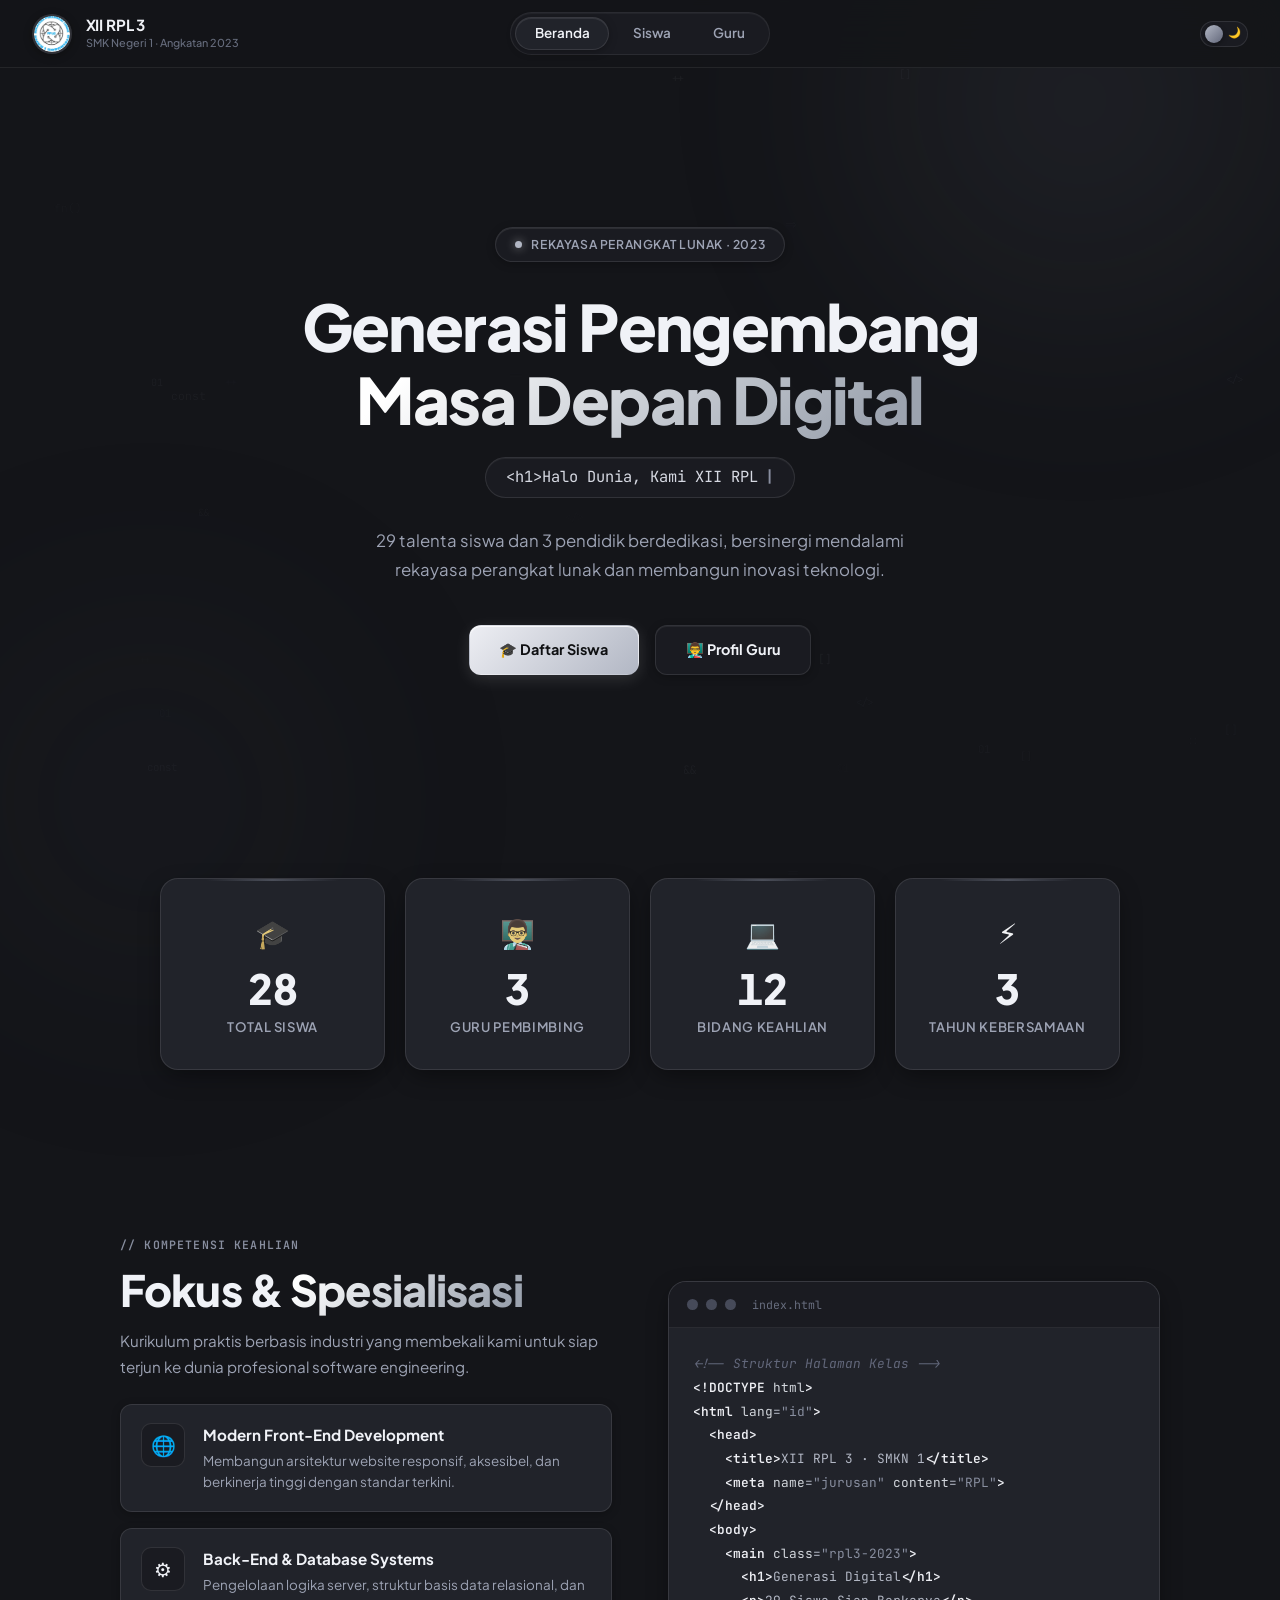
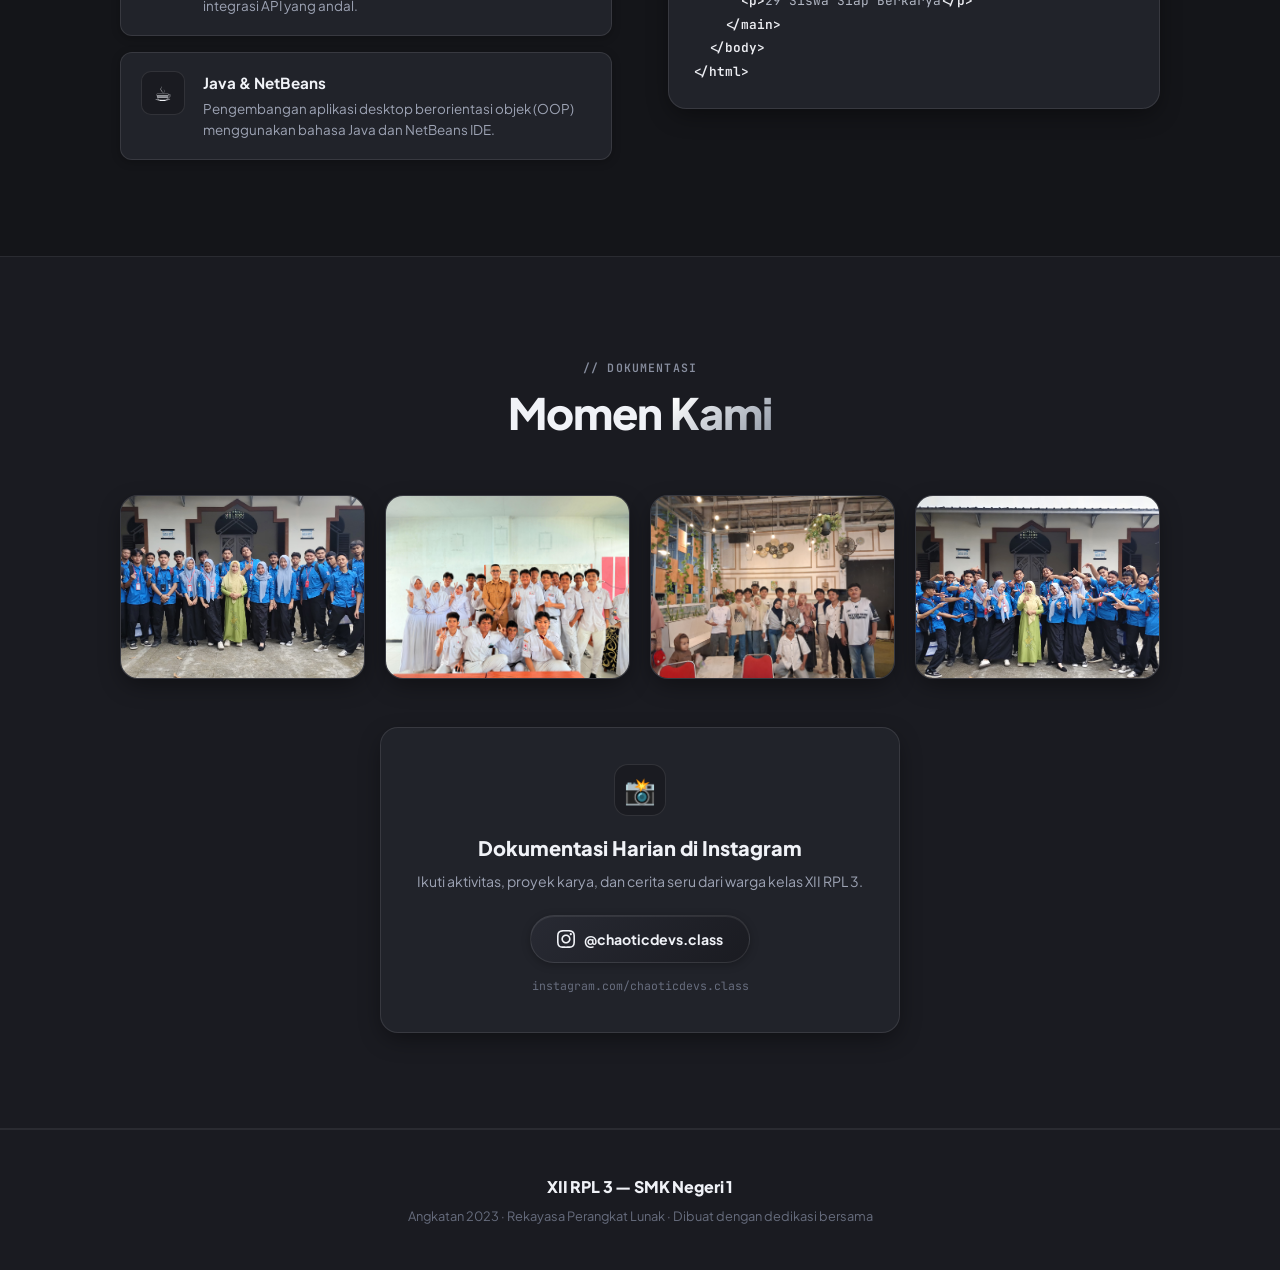
==== index.html @ c6af309b "Add files via upload" ====
<!DOCTYPE html>
<html lang="id">
<head>
  <meta charset="UTF-8"/>
  <meta name="viewport" content="width=device-width, initial-scale=1.0"/>
  <title>XII RPL 3 — Portofolio Resmi Kelas</title>
  <meta name="description" content="Website portofolio resmi kelas XII RPL 3 SMK Negeri 1 jurusan Rekayasa Perangkat Lunak."/>
  <link rel="icon" type="image/jpeg" href="images/logo.jpg"/>
  <meta name="theme-color" content="#141519"/>
  <link rel="stylesheet" href="css/style.css"/>
</head>
<body>
  <!-- Ambient Grey Glow -->
  <div class="ambient-glow ambient-1"></div>
  <div class="ambient-glow ambient-2"></div>
  <canvas id="particles-canvas"></canvas>

  <!-- Navbar -->
  <nav class="navbar" id="navbar">
    <div class="nav-brand">
      <div class="nav-logo-mark">
        <img src="images/logo.jpg" alt="Logo XII RPL 3">
      </div>
      <div>
        <div class="nav-title">XII RPL 3</div>
        <div class="nav-subtitle">SMK Negeri 1 · Angkatan 2023</div>
      </div>
    </div>

    <ul class="nav-center" id="nav-links">
      <li><a href="index.html" class="active">Beranda</a></li>
      <li><a href="siswa.html">Siswa</a></li>
      <li><a href="guru.html">Guru</a></li>
    </ul>

    <div class="nav-right">
      <button class="theme-toggle" id="theme-toggle" aria-label="Ganti mode tema">
        <span class="toggle-icon sun">☀️</span>
        <div class="toggle-knob"></div>
        <span class="toggle-icon moon">🌙</span>
      </button>
      <button class="nav-hamburger" id="hamburger" aria-label="Buka Menu">
        <span></span><span></span><span></span>
      </button>
    </div>
  </nav>

  <div class="page-wrapper">
    <!-- Hero Section -->
    <section class="hero" id="hero">
      <div class="hero-content">
        <div class="badge-tag">
          <span class="badge-dot"></span>
          Rekayasa Perangkat Lunak · 2023
        </div>

        <h1 class="hero-title">
          Generasi Pengembang<br/>
          <span class="silver-gradient-text">Masa Depan Digital</span>
        </h1>

        <div class="hero-typing-box">
          <span id="typing-text"></span><span class="cursor">|</span>
        </div>

        <p class="hero-desc">
          29 talenta siswa dan 3 pendidik berdedikasi, bersinergi mendalami rekayasa perangkat lunak dan membangun inovasi teknologi.
        </p>

        <div class="hero-buttons">
          <a href="siswa.html" class="btn btn-primary">🎓 Daftar Siswa</a>
          <a href="guru.html" class="btn btn-outline">👨‍🏫 Profil Guru</a>
        </div>
      </div>
    </section>

    <!-- Stats Section -->
    <section class="stats-section" id="stats">
      <div class="stats-grid">
        <div class="stat-card reveal">
          <div class="stat-icon">🎓</div>
          <div class="stat-number" data-count="29">0</div>
          <div class="stat-label">Total Siswa</div>
        </div>

        <div class="stat-card reveal">
          <div class="stat-icon">👨‍🏫</div>
          <div class="stat-number" data-count="3">0</div>
          <div class="stat-label">Guru Pembimbing</div>
        </div>

        <div class="stat-card reveal">
          <div class="stat-icon">💻</div>
          <div class="stat-number" data-count="12">0</div>
          <div class="stat-label">Bidang Keahlian</div>
        </div>

        <div class="stat-card reveal">
          <div class="stat-icon">⚡</div>
          <div class="stat-number" data-count="3">0</div>
          <div class="stat-label">Tahun Kebersamaan</div>
        </div>
      </div>
    </section>

    <!-- About Section -->
    <section class="section" id="tentang">
      <div class="about-grid">
        <div class="about-text">
          <div class="section-header" style="text-align: left; margin-bottom: 1.5rem;">
            <span class="section-label">// KOMPETENSI KEAHLIAN</span>
            <h2 class="section-title">Fokus &amp; <span class="silver-gradient-text">Spesialisasi</span></h2>
            <p class="section-desc">
              Kurikulum praktis berbasis industri yang membekali kami untuk siap terjun ke dunia profesional software engineering.
            </p>
          </div>

          <div class="about-features">
            <div class="feature-item reveal">
              <div class="feature-icon-box">🌐</div>
              <div>
                <div class="feature-title">Modern Front-End Development</div>
                <div class="feature-desc">Membangun arsitektur website responsif, aksesibel, dan berkinerja tinggi dengan standar terkini.</div>
              </div>
            </div>

            <div class="feature-item reveal">
              <div class="feature-icon-box">⚙️</div>
              <div>
                <div class="feature-title">Back-End &amp; Database Systems</div>
                <div class="feature-desc">Pengelolaan logika server, struktur basis data relasional, dan integrasi API yang andal.</div>
              </div>
            </div>

            <div class="feature-item reveal">
              <div class="feature-icon-box">☕</div>
              <div>
                <div class="feature-title">Java &amp; NetBeans</div>
                <div class="feature-desc">Pengembangan aplikasi desktop berorientasi objek (OOP) menggunakan bahasa Java dan NetBeans IDE.</div>
              </div>
            </div>
          </div>
        </div>

        <div class="about-visual reveal">
          <div class="code-window">
            <div class="code-header">
              <div class="code-dot"></div>
              <div class="code-dot"></div>
              <div class="code-dot"></div>
              <span style="margin-left: 0.5rem; font-size: 0.72rem; color: var(--text-muted); font-family: 'JetBrains Mono', monospace;">index.html</span>
            </div>
            <div class="code-content">
              <div><span class="cm">&lt;!-- Struktur Halaman Kelas --&gt;</span></div>
              <div><span class="kw">&lt;!DOCTYPE</span> <span class="fn">html</span><span class="kw">&gt;</span></div>
              <div><span class="kw">&lt;html</span> <span class="fn">lang</span>=<span class="st">"id"</span><span class="kw">&gt;</span></div>
              <div>&nbsp;&nbsp;<span class="kw">&lt;head&gt;</span></div>
              <div>&nbsp;&nbsp;&nbsp;&nbsp;<span class="kw">&lt;title&gt;</span>XII RPL 3 · SMKN 1<span class="kw">&lt;/title&gt;</span></div>
              <div>&nbsp;&nbsp;&nbsp;&nbsp;<span class="kw">&lt;meta</span> <span class="fn">name</span>=<span class="st">"jurusan"</span> <span class="fn">content</span>=<span class="st">"RPL"</span><span class="kw">&gt;</span></div>
              <div>&nbsp;&nbsp;<span class="kw">&lt;/head&gt;</span></div>
              <div>&nbsp;&nbsp;<span class="kw">&lt;body&gt;</span></div>
              <div>&nbsp;&nbsp;&nbsp;&nbsp;<span class="kw">&lt;main</span> <span class="fn">class</span>=<span class="st">"rpl3-2023"</span><span class="kw">&gt;</span></div>
              <div>&nbsp;&nbsp;&nbsp;&nbsp;&nbsp;&nbsp;<span class="kw">&lt;h1&gt;</span>Generasi Digital<span class="kw">&lt;/h1&gt;</span></div>
              <div>&nbsp;&nbsp;&nbsp;&nbsp;&nbsp;&nbsp;<span class="kw">&lt;p&gt;</span>29 Siswa Siap Berkarya<span class="kw">&lt;/p&gt;</span></div>
              <div>&nbsp;&nbsp;&nbsp;&nbsp;<span class="kw">&lt;/main&gt;</span></div>
              <div>&nbsp;&nbsp;<span class="kw">&lt;/body&gt;</span></div>
              <div><span class="kw">&lt;/html&gt;</span></div>
            </div>
          </div>
        </div>
      </div>
    </section>

    <!-- Moments Section -->
    <section class="section" id="momen" style="background: var(--bg-surface); border-top: 1px solid var(--border-subtle); border-bottom: 1px solid var(--border-subtle);">
      <div class="section-header">
        <span class="section-label">// DOKUMENTASI</span>
        <h2 class="section-title">Momen <span class="silver-gradient-text">Kami</span></h2>
      </div>

      <div class="photos-grid">
        <!-- Foto 1 -->
        <a href="images/momen/1.jpg" class="photo-card reveal lightbox-trigger" data-full="images/momen/1.jpg" aria-label="Lihat Foto 1">
          <img src="images/momen/1.jpg" alt="Momen 1" loading="lazy">
          <div class="photo-zoom-hint">
            <span class="photo-zoom-icon">⛶</span>
          </div>
        </a>

        <!-- Foto 2 -->
        <a href="images/momen/2.jpg" class="photo-card reveal lightbox-trigger" data-full="images/momen/2.jpg" aria-label="Lihat Foto 2">
          <img src="images/momen/2.jpg" alt="Momen 2" loading="lazy">
          <div class="photo-zoom-hint">
            <span class="photo-zoom-icon">⛶</span>
          </div>
        </a>

        <!-- Foto 3 -->
        <a href="images/momen/3.jpeg" class="photo-card reveal lightbox-trigger" data-full="images/momen/3.jpeg" aria-label="Lihat Foto 3">
          <img src="images/momen/3.jpeg" alt="Momen 3" loading="lazy">
          <div class="photo-zoom-hint">
            <span class="photo-zoom-icon">⛶</span>
          </div>
        </a>

        <!-- Foto 4 -->
        <a href="images/momen/4.jpg" class="photo-card reveal lightbox-trigger" data-full="images/momen/4.jpg" aria-label="Lihat Foto 4">
          <img src="images/momen/4.jpg" alt="Momen 4" loading="lazy">
          <div class="photo-zoom-hint">
            <span class="photo-zoom-icon">⛶</span>
          </div>
        </a>
      </div>

      <!-- Instagram Card -->
      <div class="ig-card reveal">
        <div class="ig-icon-badge">📸</div>
        <div class="ig-title">Dokumentasi Harian di Instagram</div>
        <p class="ig-desc">Ikuti aktivitas, proyek karya, dan cerita seru dari warga kelas XII RPL 3.</p>
        <a href="https://www.instagram.com/chaoticdevs.class?igsh=MTQ2dnlld2Z3dDY0MQ==" target="_blank" rel="noopener" class="ig-btn">
          <svg width="18" height="18" viewBox="0 0 24 24" fill="currentColor"><path d="M12 2.163c3.204 0 3.584.012 4.85.07 3.252.148 4.771 1.691 4.919 4.919.058 1.265.069 1.645.069 4.849 0 3.205-.012 3.584-.069 4.849-.149 3.225-1.664 4.771-4.919 4.919-1.266.058-1.644.07-4.85.07-3.204 0-3.584-.012-4.849-.07-3.26-.149-4.771-1.699-4.919-4.92-.058-1.265-.07-1.644-.07-4.849 0-3.204.013-3.583.07-4.849.149-3.227 1.664-4.771 4.919-4.919 1.266-.057 1.645-.069 4.849-.069zm0-2.163c-3.259 0-3.667.014-4.947.072-4.358.2-6.78 2.618-6.98 6.98-.059 1.281-.073 1.689-.073 4.948 0 3.259.014 3.668.072 4.948.2 4.358 2.618 6.78 6.98 6.98 1.281.058 1.689.072 4.948.072 3.259 0 3.668-.014 4.948-.072 4.354-.2 6.782-2.618 6.979-6.98.059-1.28.073-1.689.073-4.948 0-3.259-.014-3.667-.072-4.947-.196-4.354-2.617-6.78-6.979-6.98-1.281-.059-1.69-.073-4.949-.073zm0 5.838c-3.403 0-6.162 2.759-6.162 6.162s2.759 6.163 6.162 6.163 6.162-2.759 6.162-6.163c0-3.403-2.759-6.162-6.162-6.162zm0 10.162c-2.209 0-4-1.79-4-4 0-2.209 1.791-4 4-4s4 1.791 4 4c0 2.21-1.791 4-4 4zm6.406-11.845c-.796 0-1.441.645-1.441 1.44s.645 1.44 1.441 1.44c.795 0 1.439-.645 1.439-1.44s-.644-1.44-1.439-1.44z"/></svg>
          @chaoticdevs.class
        </a>
        <div class="ig-handle">instagram.com/chaoticdevs.class</div>
      </div>
    </section>
  </div>

  <!-- Footer -->
  <footer class="footer">
    <div class="footer-brand">XII RPL 3 — SMK Negeri 1</div>
    <p>Angkatan 2023 · Rekayasa Perangkat Lunak · Dibuat dengan dedikasi bersama</p>
  </footer>

  <!-- Lightbox Modal (Lihat Full di Tab yang Sama) -->
  <div class="lightbox-modal" id="lightbox-modal" role="dialog" aria-modal="true" aria-hidden="true">
    <div class="lightbox-content">
      <div class="lightbox-controls">
        <a href="#" id="lightbox-direct-link" class="lightbox-btn" title="Buka gambar langsung">
          <span>🔗 Buka File</span>
        </a>
        <button class="lightbox-btn lightbox-close-btn" id="lightbox-close" aria-label="Tutup">
          ✕
        </button>
      </div>
      <img src="" alt="Foto Momen Full" class="lightbox-img" id="lightbox-img">
      <div class="lightbox-caption" id="lightbox-caption"></div>
    </div>
  </div>

  <script src="js/main.js"></script>
</body>
</html>
---- css/style.css ----
@import url('https://fonts.googleapis.com/css2?family=Plus+Jakarta+Sans:wght@300;400;500;600;700;800&family=JetBrains+Mono:wght@400;500&display=swap');

/* ══════════════════════════════════════════════════════════════
   TITANIUM SLATE GREY DESIGN SYSTEM — XII RPL 3
   Dominant Palette: Graphite, Slate, Charcoal & Brushed Silver
   ══════════════════════════════════════════════════════════════ */

:root {
  /* ── Grey Dominant (Dark Slate / Charcoal) ── */
  --bg-main: #141519;
  --bg-surface: #1a1b21;
  --bg-card: #21232a;
  --bg-card-hover: #282a33;
  --bg-nav: rgba(20, 21, 25, 0.88);
  --bg-badge: #262831;
  --bg-input: #1d1e24;

  /* ── Greys Scale ── */
  --grey-950: #0f1012;
  --grey-900: #141519;
  --grey-850: #1a1b21;
  --grey-800: #21232a;
  --grey-750: #282a33;
  --grey-700: #333642;
  --grey-600: #464a59;
  --grey-500: #62677a;
  --grey-400: #888e9f;
  --grey-300: #b2b7c4;
  --grey-200: #d6d9e2;
  --grey-100: #edeef3;

  /* ── Text hierarchy ── */
  --text-main: #f0f2f7;
  --text-secondary: #9da3b4;
  --text-muted: #676d7e;

  /* ── Borders & Highlights ── */
  --border-subtle: rgba(255, 255, 255, 0.07);
  --border-card: rgba(255, 255, 255, 0.1);
  --border-hover: rgba(255, 255, 255, 0.22);
  --border-accent: rgba(178, 183, 196, 0.35);

  /* ── Shadows & Glows ── */
  --shadow-sm: 0 2px 8px rgba(0, 0, 0, 0.25);
  --shadow-card: 0 8px 24px -4px rgba(0, 0, 0, 0.45);
  --shadow-hover: 0 16px 36px -6px rgba(0, 0, 0, 0.6), 0 0 20px rgba(178, 183, 196, 0.08);

  --radius-lg: 18px;
  --radius-md: 12px;
  --radius-sm: 8px;
  --radius-pill: 9999px;

  --ease-spring: all 0.35s cubic-bezier(0.16, 1, 0.3, 1);
  --ease-fast: all 0.2s ease;
}

/* ── Ash Grey Light Mode (Grey is distinctly dominant over white) ── */
body.light {
  --bg-main: #d8dbe2;
  --bg-surface: #cfd3db;
  --bg-card: #e5e8ef;
  --bg-card-hover: #eceff5;
  --bg-nav: rgba(216, 219, 226, 0.9);
  --bg-badge: #c4c8d3;
  --bg-input: #e2e5ec;

  --text-main: #191b20;
  --text-secondary: #4a4f5f;
  --text-muted: #737887;

  --border-subtle: rgba(0, 0, 0, 0.08);
  --border-card: rgba(0, 0, 0, 0.12);
  --border-hover: rgba(0, 0, 0, 0.26);
  --border-accent: rgba(70, 74, 89, 0.35);

  --shadow-sm: 0 2px 8px rgba(0, 0, 0, 0.06);
  --shadow-card: 0 8px 24px -4px rgba(0, 0, 0, 0.12);
  --shadow-hover: 0 16px 36px -6px rgba(0, 0, 0, 0.18), 0 0 20px rgba(0, 0, 0, 0.05);
}

/* ── Reset & Base ── */
*, *::before, *::after {
  box-sizing: border-box;
  margin: 0;
  padding: 0;
}

html {
  scroll-behavior: smooth;
}

body {
  font-family: 'Plus Jakarta Sans', system-ui, -apple-system, sans-serif;
  background-color: var(--bg-main);
  color: var(--text-main);
  line-height: 1.6;
  overflow-x: hidden;
  -webkit-font-smoothing: antialiased;
  transition: background-color 0.4s ease, color 0.4s ease;
}

a {
  text-decoration: none;
  color: inherit;
}

img {
  max-width: 100%;
  display: block;
}

ul {
  list-style: none;
}

::selection {
  background: var(--grey-600);
  color: var(--grey-100);
}

::-webkit-scrollbar {
  width: 6px;
}
::-webkit-scrollbar-track {
  background: var(--bg-main);
}
::-webkit-scrollbar-thumb {
  background: var(--grey-700);
  border-radius: var(--radius-pill);
}
::-webkit-scrollbar-thumb:hover {
  background: var(--grey-500);
}

/* ── Background Subtle Ambient Lights ── */
.ambient-glow {
  position: fixed;
  border-radius: 50%;
  pointer-events: none;
  z-index: 0;
  filter: blur(120px);
  opacity: 0.15;
  transition: opacity 0.5s ease;
}
.ambient-1 {
  width: 600px;
  height: 600px;
  background: radial-gradient(circle, var(--grey-400), transparent 70%);
  top: -200px;
  right: -100px;
}
.ambient-2 {
  width: 500px;
  height: 500px;
  background: radial-gradient(circle, var(--grey-600), transparent 70%);
  bottom: -150px;
  left: -100px;
}
body.light .ambient-glow {
  opacity: 0.25;
}

#particles-canvas {
  position: fixed;
  top: 0;
  left: 0;
  width: 100%;
  height: 100%;
  z-index: 0;
  pointer-events: none;
  opacity: 0.22;
  transition: opacity 0.4s ease;
}

/* ══════════════════════════════════════════
   NAVBAR (Frosted Slate)
   ══════════════════════════════════════════ */
.navbar {
  position: fixed;
  top: 0;
  left: 0;
  right: 0;
  height: 68px;
  z-index: 1000;
  padding: 0 2rem;
  display: grid;
  grid-template-columns: 1fr auto 1fr;
  align-items: center;
  background: var(--bg-nav);
  backdrop-filter: blur(20px);
  -webkit-backdrop-filter: blur(20px);
  border-bottom: 1px solid var(--border-subtle);
  transition: var(--ease-spring);
}

.navbar.scrolled {
  height: 58px;
  box-shadow: 0 8px 24px rgba(0, 0, 0, 0.3);
  border-bottom-color: var(--border-card);
}

.nav-brand {
  display: flex;
  align-items: center;
  gap: 0.85rem;
  justify-self: start;
}

.nav-logo-mark {
  width: 40px;
  height: 40px;
  border-radius: 50%;
  border: 2px solid var(--border-card);
  overflow: hidden;
  display: flex;
  align-items: center;
  justify-content: center;
  background: var(--bg-surface);
  box-shadow: 0 2px 8px rgba(0, 0, 0, 0.25), inset 0 1px 0 rgba(255, 255, 255, 0.08);
  transition: var(--ease-spring);
  flex-shrink: 0;
}

.nav-logo-mark img {
  width: 100%;
  height: 100%;
  object-fit: cover;
  border-radius: 50%;
  display: block;
  transition: var(--ease-spring);
}

.nav-brand:hover .nav-logo-mark {
  border-color: var(--border-hover);
  transform: scale(1.08) translateY(-1px);
  box-shadow: 0 4px 16px rgba(0, 0, 0, 0.35), 0 0 12px rgba(178, 183, 196, 0.2);
}

body.light .nav-logo-mark {
  border-color: var(--border-card);
  box-shadow: 0 2px 8px rgba(0, 0, 0, 0.08);
}
body.light .nav-brand:hover .nav-logo-mark {
  border-color: var(--border-hover);
  box-shadow: 0 4px 14px rgba(0, 0, 0, 0.15);
}

.nav-title {
  font-size: 0.95rem;
  font-weight: 700;
  letter-spacing: -0.01em;
  color: var(--text-main);
  line-height: 1.2;
}

.nav-subtitle {
  font-size: 0.68rem;
  color: var(--text-muted);
  font-weight: 500;
}

.nav-center {
  justify-self: center;
  display: flex;
  align-items: center;
  list-style: none;
  margin: 0;
  padding: 4px;
  gap: 4px;
  background: var(--bg-surface);
  border-radius: var(--radius-pill);
  border: 1px solid var(--border-subtle);
  box-shadow: inset 0 1px 0 rgba(255, 255, 255, 0.04);
}

.nav-center li {
  display: flex;
  align-items: center;
  margin: 0;
  padding: 0;
}

.nav-center a {
  display: inline-flex;
  align-items: center;
  justify-content: center;
  padding: 0.45rem 1.15rem;
  border-radius: var(--radius-pill);
  font-size: 0.84rem;
  font-weight: 600;
  line-height: 1.2;
  color: var(--text-secondary);
  border: 1px solid transparent;
  transition: var(--ease-fast);
  text-decoration: none;
  white-space: nowrap;
}

.nav-center a:hover {
  color: var(--text-main);
  background: rgba(255, 255, 255, 0.05);
}

.nav-center a.active {
  color: var(--text-main);
  background: var(--bg-card);
  border-color: var(--border-card);
  box-shadow: inset 0 1px 0 rgba(255, 255, 255, 0.08), var(--shadow-sm);
}

.nav-right {
  display: flex;
  align-items: center;
  gap: 0.85rem;
  justify-self: end;
}

/* Theme Toggle */
.theme-toggle {
  width: 48px;
  height: 26px;
  border-radius: var(--radius-pill);
  background: var(--bg-surface);
  border: 1px solid var(--border-card);
  cursor: pointer;
  position: relative;
  transition: var(--ease-fast);
  display: flex;
  align-items: center;
  padding: 0 4px;
}
.theme-toggle:hover {
  border-color: var(--border-hover);
}
.toggle-knob {
  width: 18px;
  height: 18px;
  border-radius: 50%;
  background: linear-gradient(135deg, var(--grey-300), var(--grey-500));
  transition: transform 0.3s cubic-bezier(0.16, 1, 0.3, 1);
  box-shadow: 0 2px 5px rgba(0, 0, 0, 0.35);
  flex-shrink: 0;
}
.toggle-icon {
  position: absolute;
  font-size: 0.65rem;
  transition: opacity 0.2s ease;
  line-height: 1;
}
.toggle-icon.moon { right: 6px; opacity: 1; }
.toggle-icon.sun { left: 6px; opacity: 0; }
body.light .toggle-knob {
  transform: translateX(22px);
  background: linear-gradient(135deg, var(--grey-600), var(--grey-800));
}
body.light .toggle-icon.moon { opacity: 0; }
body.light .toggle-icon.sun { opacity: 1; }

/* Hamburger */
.nav-hamburger {
  display: none;
  flex-direction: column;
  gap: 5px;
  cursor: pointer;
  padding: 8px 6px;
  background: var(--bg-surface);
  border: 1px solid var(--border-card);
  border-radius: 8px;
  transition: var(--ease-fast);
}
.nav-hamburger:hover {
  border-color: var(--border-hover);
}
.nav-hamburger span {
  display: block;
  width: 20px;
  height: 2px;
  background: var(--text-main);
  border-radius: 2px;
  transition: var(--ease-spring);
}
.nav-hamburger.open span:nth-child(1) { transform: translateY(7px) rotate(45deg); }
.nav-hamburger.open span:nth-child(2) { opacity: 0; transform: scaleX(0); }
.nav-hamburger.open span:nth-child(3) { transform: translateY(-7px) rotate(-45deg); }

/* ══════════════════════════════════════════
   PAGE WRAPPER & TYPOGRAPHY
   ══════════════════════════════════════════ */
.page-wrapper {
  position: relative;
  z-index: 1;
}

.silver-gradient-text {
  background: linear-gradient(135deg, #ffffff 10%, #d1d5db 45%, #9ca3af 90%);
  -webkit-background-clip: text;
  -webkit-text-fill-color: transparent;
  background-clip: text;
}
body.light .silver-gradient-text {
  background: linear-gradient(135deg, #111827 10%, #374151 50%, #4b5563 90%);
  -webkit-background-clip: text;
  -webkit-text-fill-color: transparent;
  background-clip: text;
}

/* ══════════════════════════════════════════
   HERO SECTION
   ══════════════════════════════════════════ */
.hero {
  min-height: 94vh;
  display: flex;
  align-items: center;
  justify-content: center;
  text-align: center;
  padding: 7.5rem 2rem 4rem;
  position: relative;
}

.hero-content {
  max-width: 740px;
}

.badge-tag {
  display: inline-flex;
  align-items: center;
  gap: 0.6rem;
  padding: 0.42rem 1.15rem;
  border-radius: var(--radius-pill);
  background: var(--bg-surface);
  border: 1px solid var(--border-card);
  color: var(--text-secondary);
  font-size: 0.76rem;
  font-weight: 600;
  letter-spacing: 0.05em;
  text-transform: uppercase;
  margin-bottom: 1.75rem;
  box-shadow: inset 0 1px 0 rgba(255, 255, 255, 0.08), var(--shadow-sm);
  transition: var(--ease-spring);
}
.badge-tag:hover {
  border-color: var(--border-hover);
  color: var(--text-main);
  transform: translateY(-2px);
}

.badge-dot {
  width: 7px;
  height: 7px;
  border-radius: 50%;
  background: var(--grey-300);
  box-shadow: 0 0 10px rgba(255, 255, 255, 0.5);
  animation: pulse-silver 2.2s infinite ease-in-out;
}
@keyframes pulse-silver {
  0%, 100% { opacity: 1; transform: scale(1); }
  50% { opacity: 0.45; transform: scale(0.8); }
}

.hero-title {
  font-size: clamp(2.3rem, 5.5vw, 4rem);
  font-weight: 800;
  line-height: 1.15;
  letter-spacing: -0.025em;
  color: var(--text-main);
  margin-bottom: 1.25rem;
}

.hero-typing-box {
  display: inline-flex;
  align-items: center;
  gap: 0.4rem;
  background: var(--bg-surface);
  border: 1px solid var(--border-card);
  padding: 0.45rem 1.25rem;
  border-radius: var(--radius-pill);
  margin-bottom: 1.75rem;
  font-family: 'JetBrains Mono', monospace;
  font-size: clamp(0.82rem, 2vw, 0.96rem);
  color: var(--grey-200);
  box-shadow: inset 0 1px 0 rgba(255, 255, 255, 0.05);
}
body.light .hero-typing-box {
  color: var(--grey-800);
}

.cursor {
  display: inline-block;
  animation: cursor-blink 1s infinite;
  color: var(--grey-400);
  font-weight: 700;
}
@keyframes cursor-blink {
  0%, 100% { opacity: 1; }
  50% { opacity: 0; }
}

.hero-desc {
  font-size: 1.05rem;
  color: var(--text-secondary);
  line-height: 1.75;
  max-width: 540px;
  margin: 0 auto 2.5rem;
}

.hero-buttons {
  display: flex;
  gap: 1rem;
  justify-content: center;
  flex-wrap: wrap;
}

/* ══════════════════════════════════════════
   BUTTONS (Titanium Style)
   ══════════════════════════════════════════ */
.btn {
  display: inline-flex;
  align-items: center;
  justify-content: center;
  gap: 0.55rem;
  padding: 0.8rem 1.85rem;
  border-radius: var(--radius-md);
  font-size: 0.9rem;
  font-weight: 700;
  cursor: pointer;
  border: 1px solid transparent;
  font-family: inherit;
  transition: var(--ease-spring);
}

.btn-primary {
  background: linear-gradient(135deg, var(--grey-100), var(--grey-300));
  color: var(--grey-950);
  box-shadow: 0 4px 16px rgba(255, 255, 255, 0.12), inset 0 1px 0 rgba(255, 255, 255, 0.8);
}
.btn-primary:hover {
  transform: translateY(-3px);
  background: linear-gradient(135deg, #ffffff, var(--grey-200));
  box-shadow: 0 8px 24px rgba(255, 255, 255, 0.22);
}

body.light .btn-primary {
  background: linear-gradient(135deg, var(--grey-800), var(--grey-950));
  color: var(--grey-100);
  box-shadow: 0 4px 16px rgba(0, 0, 0, 0.2);
}
body.light .btn-primary:hover {
  background: var(--grey-900);
  box-shadow: 0 8px 24px rgba(0, 0, 0, 0.3);
}

.btn-outline {
  background: var(--bg-surface);
  color: var(--text-main);
  border-color: var(--border-card);
  box-shadow: inset 0 1px 0 rgba(255, 255, 255, 0.06), var(--shadow-sm);
}
.btn-outline:hover {
  background: var(--bg-card);
  border-color: var(--border-hover);
  transform: translateY(-3px);
  box-shadow: var(--shadow-card);
}

/* ══════════════════════════════════════════
   STATS SECTION (Rich Slate Graphite)
   ══════════════════════════════════════════ */
.stats-section {
  padding: 2rem 2rem 4rem;
}

.stats-grid {
  display: grid;
  grid-template-columns: repeat(4, 1fr);
  gap: 1.25rem;
  max-width: 960px;
  margin: 0 auto;
}

.stat-card {
  background: var(--bg-card);
  border: 1px solid var(--border-card);
  border-radius: var(--radius-lg);
  padding: 2rem 1.5rem;
  text-align: center;
  position: relative;
  overflow: hidden;
  box-shadow: var(--shadow-card);
  transition: var(--ease-spring);
}

.stat-card::before {
  content: '';
  position: absolute;
  top: 0;
  left: 20%;
  right: 20%;
  height: 2px;
  background: linear-gradient(90deg, transparent, var(--grey-400), transparent);
  opacity: 0.4;
  transition: var(--ease-spring);
}

.stat-card:hover {
  transform: translateY(-5px);
  border-color: var(--border-hover);
  background: var(--bg-card-hover);
  box-shadow: var(--shadow-hover);
}
.stat-card:hover::before {
  left: 0;
  right: 0;
  opacity: 1;
}

.stat-icon {
  font-size: 1.75rem;
  margin-bottom: 0.75rem;
  filter: grayscale(0.5);
  transition: var(--ease-fast);
}
.stat-card:hover .stat-icon {
  filter: grayscale(0);
  transform: scale(1.1);
}

.stat-number {
  font-size: 2.6rem;
  font-weight: 800;
  color: var(--text-main);
  line-height: 1;
  font-feature-settings: "tnum";
  margin-bottom: 0.4rem;
}

.stat-label {
  color: var(--text-secondary);
  font-size: 0.82rem;
  font-weight: 600;
  text-transform: uppercase;
  letter-spacing: 0.05em;
}

/* ══════════════════════════════════════════
   SECTION COMMON STYLES
   ══════════════════════════════════════════ */
.section {
  padding: 6rem 2rem;
  position: relative;
}

.section-header {
  text-align: center;
  max-width: 600px;
  margin: 0 auto 3.5rem;
}

.section-label {
  display: inline-block;
  font-family: 'JetBrains Mono', monospace;
  font-size: 0.72rem;
  font-weight: 600;
  letter-spacing: 0.1em;
  text-transform: uppercase;
  color: var(--grey-400);
  margin-bottom: 0.6rem;
}

.section-title {
  font-size: clamp(1.8rem, 4vw, 2.7rem);
  font-weight: 800;
  letter-spacing: -0.02em;
  color: var(--text-main);
  line-height: 1.2;
  margin-bottom: 0.8rem;
}

.section-desc {
  color: var(--text-secondary);
  font-size: 0.95rem;
  line-height: 1.7;
}

/* ══════════════════════════════════════════
   ABOUT SECTION
   ══════════════════════════════════════════ */
.about-grid {
  display: grid;
  grid-template-columns: 1fr 1fr;
  gap: 3.5rem;
  align-items: center;
  max-width: 1040px;
  margin: 0 auto;
}

.about-features {
  display: flex;
  flex-direction: column;
  gap: 1rem;
  margin-top: 1.5rem;
}

.feature-item {
  display: flex;
  align-items: flex-start;
  gap: 1.1rem;
  padding: 1.15rem 1.25rem;
  border-radius: var(--radius-md);
  background: var(--bg-card);
  border: 1px solid var(--border-card);
  box-shadow: var(--shadow-sm);
  transition: var(--ease-spring);
}

.feature-item:hover {
  transform: translateX(4px);
  border-color: var(--border-hover);
  background: var(--bg-card-hover);
}

.feature-icon-box {
  width: 44px;
  height: 44px;
  border-radius: 10px;
  flex-shrink: 0;
  background: var(--bg-surface);
  border: 1px solid var(--border-card);
  display: flex;
  align-items: center;
  justify-content: center;
  font-size: 1.25rem;
  transition: var(--ease-fast);
}
.feature-item:hover .feature-icon-box {
  border-color: var(--border-hover);
  transform: scale(1.05);
}

.feature-title {
  font-weight: 700;
  font-size: 0.95rem;
  color: var(--text-main);
  margin-bottom: 0.2rem;
}

.feature-desc {
  color: var(--text-secondary);
  font-size: 0.84rem;
  line-height: 1.55;
}

/* Mac-style Code Window */
.code-window {
  background: var(--bg-card);
  border: 1px solid var(--border-card);
  border-radius: var(--radius-lg);
  overflow: hidden;
  box-shadow: var(--shadow-card);
  font-family: 'JetBrains Mono', monospace;
  font-size: 0.8rem;
  line-height: 1.85;
  transition: var(--ease-spring);
}
.code-window:hover {
  border-color: var(--border-hover);
  box-shadow: var(--shadow-hover);
}

.code-header {
  background: var(--bg-surface);
  padding: 0.75rem 1.1rem;
  display: flex;
  align-items: center;
  gap: 0.5rem;
  border-bottom: 1px solid var(--border-subtle);
}

.code-dot {
  width: 11px;
  height: 11px;
  border-radius: 50%;
  background: var(--grey-600);
}

.code-content {
  padding: 1.5rem;
  color: var(--grey-300);
}
.kw { color: var(--grey-100); font-weight: 600; }
.fn { color: #d1d5db; }
.st { color: var(--grey-400); }
.nm { color: #f3f4f6; }
.cm { color: var(--grey-500); font-style: italic; }

/* ══════════════════════════════════════════
   GALLERY / MOMENTS (Clean Photo-Only Grid)
   ══════════════════════════════════════════ */
.photos-grid {
  display: grid;
  grid-template-columns: repeat(4, 1fr);
  gap: 1.25rem;
  max-width: 1040px;
  margin: 0 auto 3rem;
}

.photo-card {
  border-radius: var(--radius-lg);
  overflow: hidden;
  background: var(--bg-card);
  border: 1px solid var(--border-card);
  box-shadow: var(--shadow-card);
  transition: var(--ease-spring);
  aspect-ratio: 4/3;
  position: relative;
  display: flex;
  align-items: center;
  justify-content: center;
  cursor: pointer;
  text-decoration: none;
}

.photo-card:hover {
  transform: translateY(-6px);
  border-color: var(--border-hover);
  box-shadow: var(--shadow-hover);
}

.photo-card img {
  width: 100%;
  height: 100%;
  object-fit: cover;
  display: block;
  transition: var(--ease-spring);
}

.photo-card:hover img {
  transform: scale(1.08);
}

.photo-zoom-hint {
  position: absolute;
  inset: 0;
  background: rgba(15, 16, 20, 0.45);
  display: flex;
  align-items: center;
  justify-content: center;
  opacity: 0;
  transition: opacity 0.3s ease;
  backdrop-filter: blur(2px);
}

.photo-zoom-icon {
  width: 42px;
  height: 42px;
  border-radius: 50%;
  background: rgba(33, 35, 42, 0.85);
  border: 1px solid var(--border-hover);
  color: #fff;
  display: flex;
  align-items: center;
  justify-content: center;
  font-size: 1.15rem;
  transform: scale(0.85);
  transition: transform 0.3s cubic-bezier(0.16, 1, 0.3, 1);
  box-shadow: 0 4px 16px rgba(0, 0, 0, 0.5);
}

.photo-card:hover .photo-zoom-hint {
  opacity: 1;
}

.photo-card:hover .photo-zoom-icon {
  transform: scale(1);
}

.photo-placeholder {
  width: 100%;
  height: 100%;
  background: linear-gradient(135deg, var(--grey-750), var(--grey-850));
  display: flex;
  flex-direction: column;
  align-items: center;
  justify-content: center;
  gap: 0.5rem;
  color: var(--grey-400);
  transition: var(--ease-spring);
}

.photo-card:hover .photo-placeholder {
  background: linear-gradient(135deg, var(--grey-700), var(--grey-800));
  color: var(--grey-200);
}

.photo-placeholder-icon {
  font-size: 2.2rem;
  transition: var(--ease-spring);
}
.photo-card:hover .photo-placeholder-icon {
  transform: scale(1.15);
}

/* ══════════════════════════════════════════
   LIGHTBOX MODAL (Full View in Same Tab)
   ══════════════════════════════════════════ */
.lightbox-modal {
  position: fixed;
  inset: 0;
  z-index: 2000;
  background: rgba(12, 13, 17, 0.94);
  backdrop-filter: blur(22px);
  -webkit-backdrop-filter: blur(22px);
  display: flex;
  align-items: center;
  justify-content: center;
  padding: 1.5rem;
  opacity: 0;
  pointer-events: none;
  transition: opacity 0.35s cubic-bezier(0.16, 1, 0.3, 1);
}

.lightbox-modal.active {
  opacity: 1;
  pointer-events: auto;
}

.lightbox-content {
  position: relative;
  max-width: 92vw;
  max-height: 88vh;
  display: flex;
  flex-direction: column;
  align-items: center;
  transform: scale(0.92);
  transition: transform 0.35s cubic-bezier(0.16, 1, 0.3, 1);
}

.lightbox-modal.active .lightbox-content {
  transform: scale(1);
}

.lightbox-img {
  max-width: 100%;
  max-height: 82vh;
  object-fit: contain;
  border-radius: var(--radius-md);
  border: 1px solid var(--border-card);
  box-shadow: 0 24px 60px rgba(0, 0, 0, 0.8), 0 0 30px rgba(255, 255, 255, 0.05);
}

.lightbox-controls {
  position: absolute;
  top: -48px;
  right: 0;
  display: flex;
  align-items: center;
  gap: 0.65rem;
}

.lightbox-btn {
  background: var(--bg-surface);
  border: 1px solid var(--border-card);
  color: var(--text-main);
  padding: 0.42rem 0.9rem;
  border-radius: var(--radius-pill);
  font-size: 0.8rem;
  font-weight: 600;
  cursor: pointer;
  display: inline-flex;
  align-items: center;
  gap: 0.45rem;
  transition: var(--ease-fast);
  box-shadow: var(--shadow-sm);
  text-decoration: none;
}

.lightbox-btn:hover {
  background: var(--bg-card-hover);
  border-color: var(--border-hover);
  color: #fff;
  transform: translateY(-1px);
}

.lightbox-close-btn {
  width: 36px;
  height: 36px;
  border-radius: 50%;
  padding: 0;
  justify-content: center;
  font-size: 1.1rem;
}

.lightbox-caption {
  margin-top: 0.85rem;
  font-size: 0.9rem;
  font-weight: 700;
  color: var(--text-main);
  background: var(--bg-surface);
  border: 1px solid var(--border-card);
  padding: 0.45rem 1.35rem;
  border-radius: var(--radius-pill);
  box-shadow: var(--shadow-sm);
  letter-spacing: -0.01em;
  text-align: center;
}

.lightbox-caption:empty {
  display: none;
}

/* Instagram Banner */
.ig-card {
  max-width: 520px;
  margin: 0 auto;
  background: var(--bg-card);
  border: 1px solid var(--border-card);
  border-radius: var(--radius-lg);
  padding: 2.25rem;
  text-align: center;
  box-shadow: var(--shadow-card);
  transition: var(--ease-spring);
}
.ig-card:hover {
  border-color: var(--border-hover);
  box-shadow: var(--shadow-hover);
  transform: translateY(-4px);
}

.ig-icon-badge {
  width: 52px;
  height: 52px;
  border-radius: 14px;
  background: var(--bg-surface);
  border: 1px solid var(--border-card);
  display: inline-flex;
  align-items: center;
  justify-content: center;
  font-size: 1.6rem;
  margin-bottom: 1rem;
}

.ig-title {
  font-size: 1.25rem;
  font-weight: 800;
  color: var(--text-main);
  margin-bottom: 0.4rem;
}

.ig-desc {
  font-size: 0.88rem;
  color: var(--text-secondary);
  line-height: 1.6;
  margin-bottom: 1.35rem;
}

.ig-btn {
  display: inline-flex;
  align-items: center;
  gap: 0.6rem;
  padding: 0.75rem 1.6rem;
  border-radius: var(--radius-pill);
  background: linear-gradient(135deg, var(--grey-750), var(--grey-850));
  border: 1px solid var(--border-card);
  color: var(--text-main);
  font-weight: 700;
  font-size: 0.88rem;
  transition: var(--ease-spring);
  box-shadow: inset 0 1px 0 rgba(255, 255, 255, 0.08), var(--shadow-sm);
}
.ig-btn:hover {
  background: linear-gradient(135deg, var(--grey-700), var(--grey-800));
  border-color: var(--border-hover);
  transform: translateY(-2px);
  box-shadow: var(--shadow-card);
}

.ig-handle {
  margin-top: 0.9rem;
  font-size: 0.72rem;
  color: var(--text-muted);
  font-family: 'JetBrains Mono', monospace;
}

/* ══════════════════════════════════════════
   INNER PAGE HERO (Siswa & Guru)
   ══════════════════════════════════════════ */
.page-hero {
  padding: 8.5rem 2rem 3.5rem;
  text-align: center;
  position: relative;
}

.page-hero-title {
  font-size: clamp(2rem, 5vw, 3.2rem);
  font-weight: 800;
  letter-spacing: -0.02em;
  color: var(--text-main);
  margin-bottom: 0.8rem;
}

.page-hero-desc {
  color: var(--text-secondary);
  max-width: 520px;
  margin: 0 auto;
  font-size: 0.98rem;
  line-height: 1.7;
}

/* ══════════════════════════════════════════
   SEARCH BAR
   ══════════════════════════════════════════ */
.search-container {
  max-width: 460px;
  margin: 0 auto 1.25rem;
  position: relative;
}

.search-icon {
  position: absolute;
  left: 1.15rem;
  top: 50%;
  transform: translateY(-50%);
  color: var(--text-muted);
  pointer-events: none;
  font-size: 0.95rem;
}

.search-input {
  width: 100%;
  padding: 0.85rem 1.25rem 0.85rem 2.85rem;
  background: var(--bg-card);
  border: 1px solid var(--border-card);
  border-radius: var(--radius-pill);
  color: var(--text-main);
  font-family: inherit;
  font-size: 0.9rem;
  outline: none;
  box-shadow: var(--shadow-sm);
  transition: var(--ease-spring);
}
.search-input:focus {
  border-color: var(--border-hover);
  background: var(--bg-card-hover);
  box-shadow: 0 0 0 3px rgba(178, 183, 196, 0.12), var(--shadow-card);
}
.search-input::placeholder {
  color: var(--text-muted);
}

.search-count {
  text-align: center;
  color: var(--text-secondary);
  font-size: 0.82rem;
  font-weight: 500;
  margin-bottom: 2rem;
}

/* ══════════════════════════════════════════
   STUDENTS GRID & CARD
   ══════════════════════════════════════════ */
.students-grid {
  display: grid;
  grid-template-columns: repeat(auto-fill, minmax(185px, 1fr));
  gap: 1.25rem;
  max-width: 1100px;
  margin: 0 auto;
}

.student-card {
  background: var(--bg-card);
  border: 1px solid var(--border-card);
  border-radius: var(--radius-lg);
  padding: 1.6rem 1.1rem 1.35rem;
  text-align: center;
  transition: var(--ease-spring);
  position: relative;
  overflow: hidden;
  box-shadow: var(--shadow-card);
}

.student-card::before {
  content: '';
  position: absolute;
  top: 0;
  left: 0;
  right: 0;
  height: 2px;
  background: linear-gradient(90deg, transparent, var(--grey-500), transparent);
  opacity: 0;
  transition: var(--ease-spring);
}

.student-card:hover {
  transform: translateY(-6px);
  border-color: var(--border-hover);
  background: var(--bg-card-hover);
  box-shadow: var(--shadow-hover);
}
.student-card:hover::before {
  opacity: 1;
}

.student-number {
  position: absolute;
  top: 0.85rem;
  right: 0.85rem;
  font-family: 'JetBrains Mono', monospace;
  font-size: 0.65rem;
  font-weight: 600;
  color: var(--text-muted);
  background: var(--bg-surface);
  border: 1px solid var(--border-subtle);
  padding: 0.18rem 0.45rem;
  border-radius: var(--radius-pill);
}

.student-avatar {
  width: 72px;
  height: 72px;
  border-radius: 50%;
  margin: 0 auto 0.95rem;
  display: flex;
  align-items: center;
  justify-content: center;
  font-size: 1.25rem;
  font-weight: 700;
  color: var(--grey-100);
  border: 2px solid var(--border-card);
  box-shadow: 0 4px 14px rgba(0, 0, 0, 0.35);
  overflow: hidden;
  transition: var(--ease-spring);
  position: relative;
}

.student-avatar.lightbox-trigger {
  cursor: pointer;
}

.student-avatar.lightbox-trigger:hover {
  border-color: var(--border-hover);
  transform: scale(1.1);
  box-shadow: 0 8px 24px rgba(0, 0, 0, 0.5), 0 0 16px rgba(178, 183, 196, 0.2);
}

.student-avatar-zoom {
  position: absolute;
  inset: 0;
  border-radius: 50%;
  background: rgba(15, 16, 20, 0.55);
  display: flex;
  align-items: center;
  justify-content: center;
  font-size: 0.95rem;
  color: #ffffff;
  opacity: 0;
  transition: opacity 0.25s ease;
  backdrop-filter: blur(2px);
}

.student-avatar.lightbox-trigger:hover .student-avatar-zoom {
  opacity: 1;
}

.student-card:hover .student-avatar:not(.lightbox-trigger) {
  border-color: var(--border-hover);
  transform: scale(1.06);
}

.student-name {
  font-size: 0.88rem;
  font-weight: 700;
  color: var(--text-main);
  line-height: 1.35;
  margin-bottom: 0.45rem;
  word-break: break-word;
}

.role-badge {
  display: inline-block;
  font-size: 0.64rem;
  font-weight: 700;
  padding: 0.22rem 0.65rem;
  border-radius: var(--radius-pill);
  letter-spacing: 0.03em;
  text-transform: uppercase;
  transition: var(--ease-fast);
}

.role-officer {
  background: rgba(220, 225, 235, 0.12);
  border: 1px solid rgba(220, 225, 235, 0.25);
  color: var(--grey-200);
}
body.light .role-officer {
  background: rgba(30, 35, 45, 0.1);
  border-color: rgba(30, 35, 45, 0.2);
  color: var(--grey-900);
}

.role-student {
  background: var(--bg-surface);
  border: 1px solid var(--border-subtle);
  color: var(--text-muted);
}

.no-results {
  grid-column: 1 / -1;
  text-align: center;
  padding: 4rem 1rem;
  color: var(--text-secondary);
  font-size: 0.95rem;
}

/* ══════════════════════════════════════════
   GURU SECTION (Ultra Sleek & Elegant)
   Strictly: Photo, Name, Jabatan
   ══════════════════════════════════════════ */
.guru-section {
  padding: 2.5rem 2rem 6rem;
  max-width: 980px;
  margin: 0 auto;
}

.guru-grid {
  display: grid;
  grid-template-columns: repeat(3, 1fr);
  gap: 2rem;
}

.guru-card {
  background: var(--bg-card);
  border: 1px solid var(--border-card);
  border-radius: var(--radius-lg);
  padding: 2.75rem 1.6rem 2.25rem;
  text-align: center;
  position: relative;
  overflow: hidden;
  box-shadow: var(--shadow-card);
  transition: var(--ease-spring);
}

.guru-card::before {
  content: '';
  position: absolute;
  top: 0;
  left: 0;
  right: 0;
  height: 3px;
  background: linear-gradient(90deg, var(--grey-600), var(--grey-300), var(--grey-600));
  opacity: 0;
  transition: var(--ease-spring);
}

.guru-card:hover {
  transform: translateY(-8px);
  border-color: var(--border-hover);
  background: var(--bg-card-hover);
  box-shadow: var(--shadow-hover);
}
.guru-card:hover::before {
  opacity: 1;
}

.guru-photo-frame {
  width: 116px;
  height: 116px;
  border-radius: 50%;
  margin: 0 auto 1.5rem;
  display: flex;
  align-items: center;
  justify-content: center;
  font-size: 2.2rem;
  font-weight: 700;
  color: var(--grey-100);
  background: linear-gradient(135deg, var(--grey-700), var(--grey-800));
  border: 3px solid var(--border-card);
  box-shadow: 0 8px 24px rgba(0, 0, 0, 0.4), inset 0 2px 4px rgba(255, 255, 255, 0.1);
  overflow: hidden;
  position: relative;
  transition: var(--ease-spring);
}

.guru-photo-frame img {
  width: 100%;
  height: 100%;
  object-fit: cover;
  border-radius: 50%;
  transition: var(--ease-spring);
}

.guru-card:hover .guru-photo-frame {
  border-color: var(--grey-300);
  transform: scale(1.06);
  box-shadow: 0 12px 30px rgba(0, 0, 0, 0.5), 0 0 24px rgba(200, 210, 230, 0.2);
}

.guru-nama {
  font-size: 1.12rem;
  font-weight: 700;
  letter-spacing: -0.01em;
  color: var(--text-main);
  line-height: 1.35;
  margin-bottom: 0.65rem;
}

.guru-jabatan {
  display: inline-block;
  padding: 0.38rem 1.15rem;
  border-radius: var(--radius-pill);
  font-size: 0.74rem;
  font-weight: 700;
  letter-spacing: 0.04em;
  background: var(--bg-surface);
  border: 1px solid var(--border-card);
  color: var(--grey-300);
  text-transform: uppercase;
  transition: var(--ease-fast);
  box-shadow: inset 0 1px 0 rgba(255, 255, 255, 0.06);
}
body.light .guru-jabatan {
  color: var(--grey-700);
}
.guru-card:hover .guru-jabatan {
  border-color: var(--border-hover);
  color: var(--text-main);
  background: var(--bg-card);
}

/* ══════════════════════════════════════════
   FOOTER (Graphite Understated)
   ══════════════════════════════════════════ */
.footer {
  border-top: 1px solid var(--border-subtle);
  background: var(--bg-surface);
  padding: 2.75rem 2rem;
  text-align: center;
  position: relative;
}

.footer-brand {
  font-weight: 800;
  font-size: 1rem;
  letter-spacing: -0.01em;
  color: var(--text-main);
  margin-bottom: 0.35rem;
}

.footer p {
  color: var(--text-muted);
  font-size: 0.8rem;
  line-height: 1.6;
}

/* ══════════════════════════════════════════
   SMOOTH REVEAL ANIMATIONS (Scroll triggered)
   ══════════════════════════════════════════ */
.reveal {
  opacity: 0;
  transform: translateY(22px);
  transition: opacity 0.65s cubic-bezier(0.16, 1, 0.3, 1), transform 0.65s cubic-bezier(0.16, 1, 0.3, 1);
  will-change: opacity, transform;
}

.reveal.visible {
  opacity: 1;
  transform: translateY(0);
}

/* ══════════════════════════════════════════
   RESPONSIVE DESIGN
   ══════════════════════════════════════════ */
@media (max-width: 1080px) {
  .about-grid {
    grid-template-columns: 1fr;
    gap: 2.75rem;
    max-width: 620px;
    margin: 0 auto;
  }
  .stats-grid {
    grid-template-columns: repeat(2, 1fr);
    max-width: 620px;
  }
  .photos-grid {
    grid-template-columns: repeat(2, 1fr);
  }
  .guru-grid {
    grid-template-columns: repeat(2, 1fr);
    gap: 1.5rem;
  }
}

@media (max-width: 960px) {
  .navbar {
    display: flex !important;
    justify-content: space-between !important;
    align-items: center !important;
    height: 64px;
    padding: 0 1.25rem;
  }

  .nav-brand {
    justify-self: auto;
    display: flex;
    align-items: center;
    gap: 0.75rem;
    flex-shrink: 0;
  }

  .nav-logo-mark {
    width: 36px;
    height: 36px;
  }

  .nav-title {
    font-size: 0.92rem;
  }

  .nav-subtitle {
    font-size: 0.65rem;
  }

  .nav-right {
    justify-self: auto;
    display: flex !important;
    align-items: center;
    gap: 0.65rem;
    flex-shrink: 0;
    margin-left: auto;
  }

  .nav-hamburger {
    display: flex !important;
    align-items: center;
    justify-content: center;
    width: 38px;
    height: 38px;
    border-radius: 8px;
    background: var(--bg-surface);
    border: 1px solid var(--border-card);
    cursor: pointer;
  }

  .nav-center {
    display: flex !important;
    flex-direction: column;
    position: absolute;
    top: 100%;
    left: 0;
    right: 0;
    width: 100%;
    background: rgba(20, 21, 25, 0.97);
    backdrop-filter: blur(25px);
    -webkit-backdrop-filter: blur(25px);
    border-top: 1px solid var(--border-subtle);
    border-bottom: 1px solid var(--border-card);
    border-radius: 0;
    padding: 0 1.25rem;
    max-height: 0;
    overflow: hidden;
    gap: 0.4rem;
    box-shadow: 0 18px 36px rgba(0, 0, 0, 0.55);
    transition: max-height 0.35s cubic-bezier(0.16, 1, 0.3, 1), padding 0.3s ease;
    z-index: 999;
  }

  body.light .nav-center {
    background: rgba(216, 219, 226, 0.98);
    box-shadow: 0 18px 36px rgba(0, 0, 0, 0.15);
  }

  .nav-center.open {
    max-height: 260px;
    padding: 0.85rem 1.25rem 1.15rem;
  }

  .nav-center li {
    width: 100%;
    display: block;
  }

  .nav-center a {
    width: 100%;
    padding: 0.75rem 1.1rem;
    border-radius: var(--radius-md);
    font-size: 0.92rem;
    font-weight: 600;
    display: flex;
    align-items: center;
    justify-content: flex-start;
    color: var(--text-secondary);
  }

  .nav-center a:hover,
  .nav-center a.active {
    color: var(--text-main);
    background: var(--bg-card);
    border-color: var(--border-card);
  }

  .hero {
    padding: 6.5rem 1.25rem 3.5rem;
    min-height: auto;
  }
  .hero-desc {
    font-size: 0.95rem;
  }
  .hero-buttons {
    flex-direction: column;
    max-width: 280px;
    margin: 0 auto;
  }
  .btn {
    width: 100%;
  }

  .section {
    padding: 4.5rem 1.25rem;
  }
  .stats-grid {
    grid-template-columns: 1fr 1fr;
    gap: 0.85rem;
  }
  .stat-card {
    padding: 1.5rem 1rem;
  }
  .stat-number {
    font-size: 2.1rem;
  }

  .photos-grid {
    grid-template-columns: 1fr 1fr;
    gap: 0.85rem;
  }

  .students-grid {
    grid-template-columns: repeat(auto-fill, minmax(150px, 1fr));
    gap: 0.85rem;
  }

  .guru-grid {
    grid-template-columns: 1fr;
    max-width: 360px;
    margin: 0 auto;
  }
}

@media (max-width: 440px) {
  .navbar {
    padding: 0 1rem;
    height: 60px;
  }
  .nav-subtitle {
    display: none;
  }
  .nav-brand {
    gap: 0.6rem;
  }
  .nav-right {
    gap: 0.5rem;
  }
  .theme-toggle {
    width: 44px;
    height: 24px;
  }
  .toggle-knob {
    width: 16px;
    height: 16px;
  }
  body.light .toggle-knob {
    transform: translateX(20px);
  }
  .nav-hamburger {
    width: 36px;
    height: 36px;
  }
  .students-grid {
    grid-template-columns: 1fr 1fr;
    gap: 0.75rem;
  }
  .student-avatar {
    width: 58px;
    height: 58px;
    font-size: 1rem;
  }
  .student-name {
    font-size: 0.8rem;
  }
  .photos-grid {
    grid-template-columns: 1fr;
    max-width: 320px;
    margin-left: auto;
    margin-right: auto;
  }
}
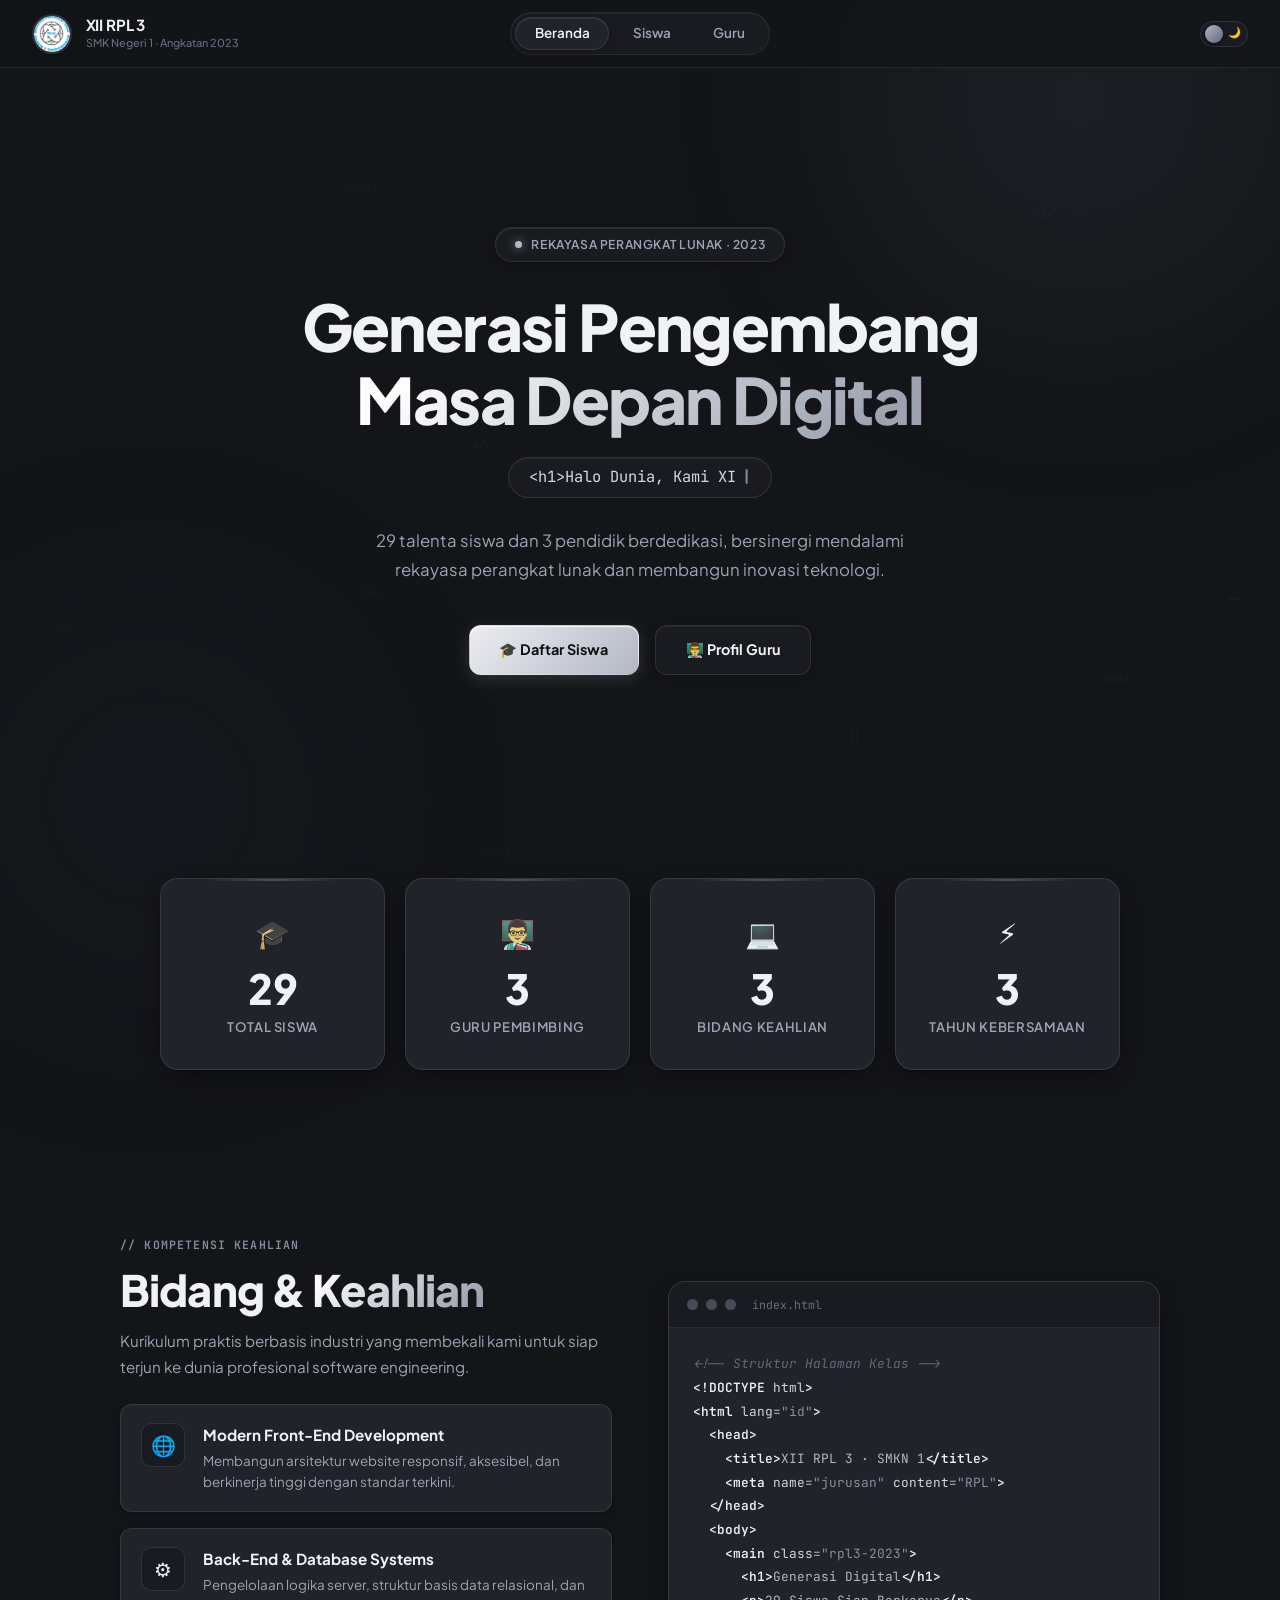
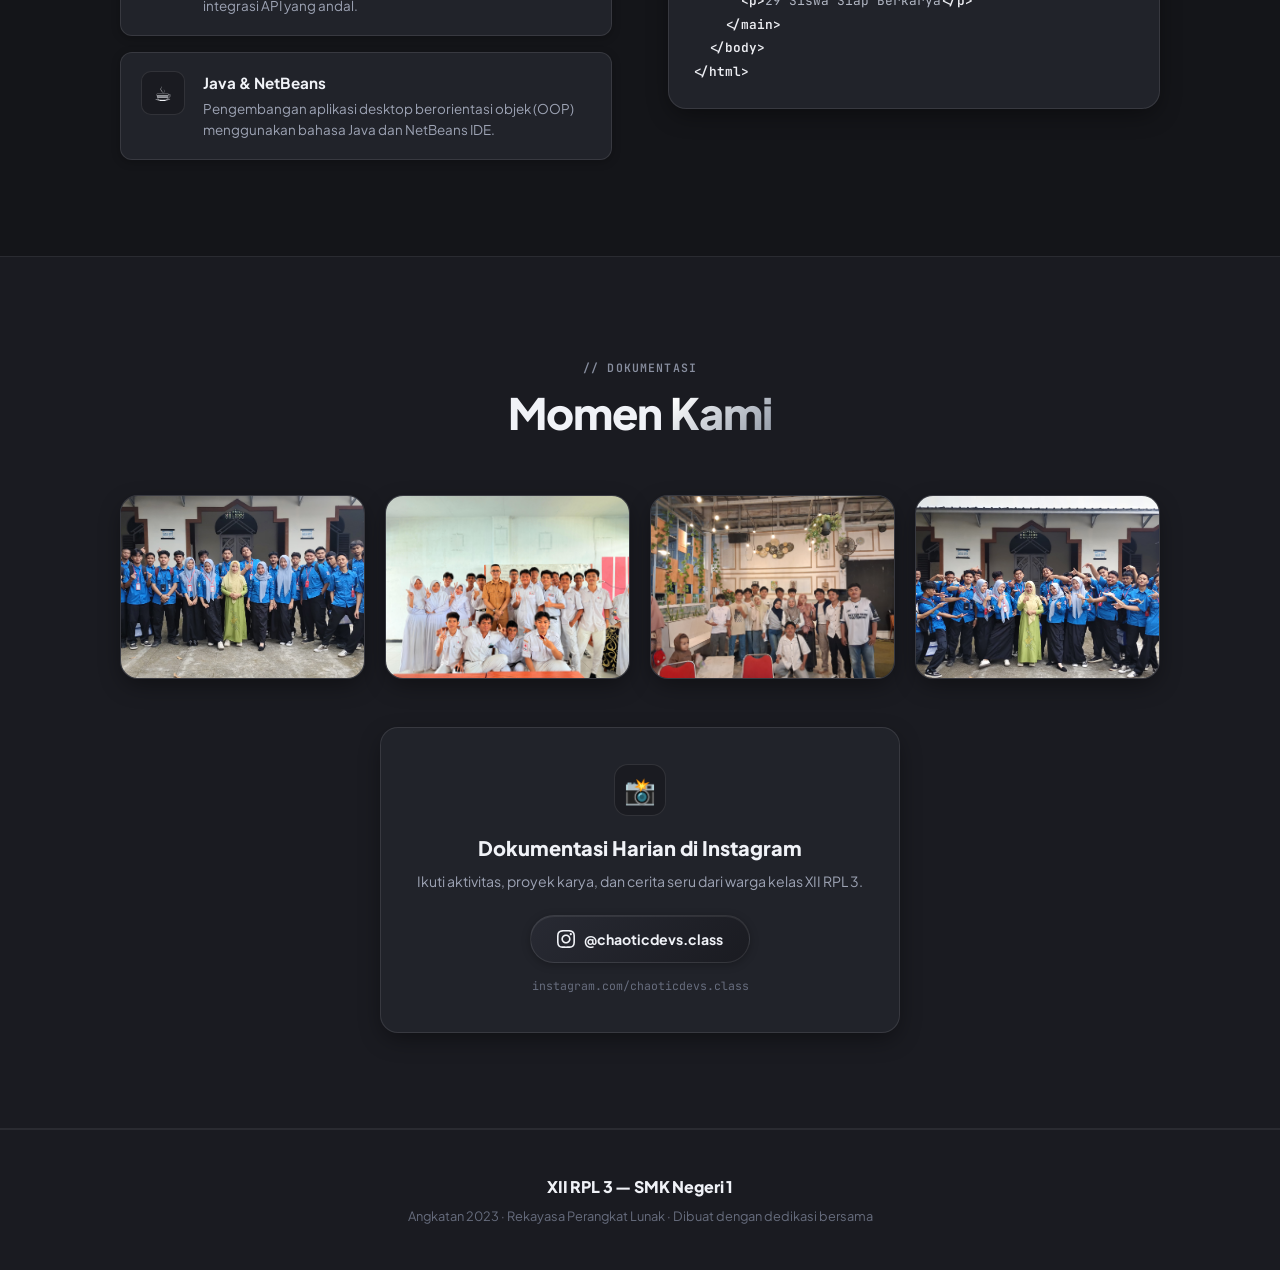
==== commit 33e09905: "Add files via upload" ====
--- a/index.html
+++ b/index.html
@@ -91,7 +91,7 @@
 
         <div class="stat-card reveal">
           <div class="stat-icon">💻</div>
-          <div class="stat-number" data-count="12">0</div>
+          <div class="stat-number" data-count="3">0</div>
           <div class="stat-label">Bidang Keahlian</div>
         </div>
 
@@ -109,7 +109,7 @@
         <div class="about-text">
           <div class="section-header" style="text-align: left; margin-bottom: 1.5rem;">
             <span class="section-label">// KOMPETENSI KEAHLIAN</span>
-            <h2 class="section-title">Fokus &amp; <span class="silver-gradient-text">Spesialisasi</span></h2>
+            <h2 class="section-title">Bidang &amp; <span class="silver-gradient-text">Keahlian</span></h2>
             <p class="section-desc">
               Kurikulum praktis berbasis industri yang membekali kami untuk siap terjun ke dunia profesional software engineering.
             </p>
